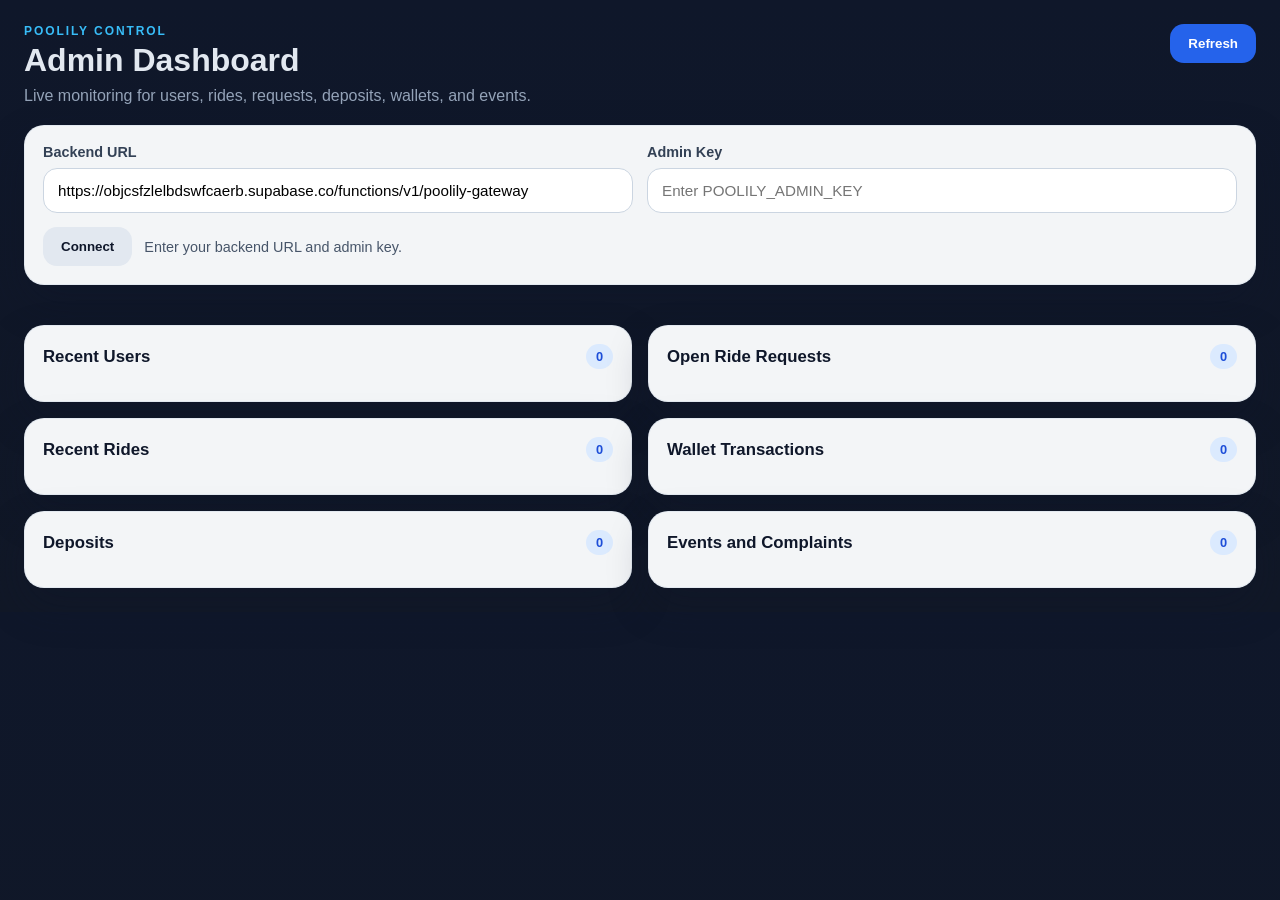
==== admin.html @ efbd1cd4 "Add files via upload" ====
<!DOCTYPE html>
<html lang="en">
<head>
  <meta charset="UTF-8">
  <meta name="viewport" content="width=device-width, initial-scale=1.0">
  <title>Poolily Admin Dashboard</title>
  <meta name="robots" content="noindex, nofollow">
  <link rel="stylesheet" href="./admin.css">
  <script src="./app.config.js"></script>
</head>
<body>
  <main class="admin-shell">
    <section class="admin-topbar">
      <div>
        <p class="eyebrow">Poolily Control</p>
        <h1>Admin Dashboard</h1>
        <p class="subtle">Live monitoring for users, rides, requests, deposits, wallets, and events.</p>
      </div>
      <div class="topbar-actions">
        <button id="refresh-btn" class="button button-primary" type="button">Refresh</button>
      </div>
    </section>

    <section class="admin-panel admin-auth">
      <div class="field-grid">
        <label class="field">
          <span>Backend URL</span>
          <input id="admin-backend-url" type="url" placeholder="https://<project>.supabase.co/functions/v1/poolily-gateway">
        </label>
        <label class="field">
          <span>Admin Key</span>
          <input id="admin-api-key" type="password" placeholder="Enter POOLILY_ADMIN_KEY">
        </label>
      </div>
      <div class="inline-actions">
        <button id="connect-btn" class="button" type="button">Connect</button>
        <p id="admin-status" class="status">Enter your backend URL and admin key.</p>
      </div>
    </section>

    <section id="summary-grid" class="summary-grid"></section>

    <section class="admin-grid">
      <article class="admin-panel">
        <div class="panel-head">
          <h2>Recent Users</h2>
          <span id="users-count" class="pill">0</span>
        </div>
        <div id="users-table" class="table-wrap"></div>
      </article>

      <article class="admin-panel">
        <div class="panel-head">
          <h2>Open Ride Requests</h2>
          <span id="requests-count" class="pill">0</span>
        </div>
        <div id="requests-table" class="table-wrap"></div>
      </article>

      <article class="admin-panel">
        <div class="panel-head">
          <h2>Recent Rides</h2>
          <span id="rides-count" class="pill">0</span>
        </div>
        <div id="rides-table" class="table-wrap"></div>
      </article>

      <article class="admin-panel">
        <div class="panel-head">
          <h2>Wallet Transactions</h2>
          <span id="transactions-count" class="pill">0</span>
        </div>
        <div id="transactions-table" class="table-wrap"></div>
      </article>

      <article class="admin-panel">
        <div class="panel-head">
          <h2>Deposits</h2>
          <span id="deposits-count" class="pill">0</span>
        </div>
        <div id="deposits-table" class="table-wrap"></div>
      </article>

      <article class="admin-panel">
        <div class="panel-head">
          <h2>Events and Complaints</h2>
          <span id="events-count" class="pill">0</span>
        </div>
        <div id="events-table" class="table-wrap"></div>
      </article>
    </section>
  </main>

  <script src="./admin.js"></script>
</body>
</html>
---- admin.css ----
* {
  box-sizing: border-box;
}

body {
  margin: 0;
  font-family: Arial, sans-serif;
  background: linear-gradient(180deg, #0f172a 0%, #111827 100%);
  color: #0f172a;
}

.admin-shell {
  max-width: 1440px;
  margin: 0 auto;
  padding: 24px;
}

.admin-topbar {
  display: flex;
  justify-content: space-between;
  gap: 24px;
  align-items: flex-start;
  color: #e2e8f0;
  margin-bottom: 20px;
}

.admin-topbar h1 {
  margin: 4px 0 8px;
  font-size: 2rem;
}

.eyebrow {
  margin: 0;
  text-transform: uppercase;
  letter-spacing: 0.16em;
  font-size: 0.75rem;
  font-weight: 700;
  color: #38bdf8;
}

.subtle {
  margin: 0;
  max-width: 720px;
  color: #94a3b8;
}

.topbar-actions {
  display: flex;
  gap: 12px;
}

.admin-panel {
  background: rgba(248, 250, 252, 0.98);
  border: 1px solid rgba(226, 232, 240, 0.9);
  border-radius: 20px;
  padding: 18px;
  box-shadow: 0 18px 40px rgba(15, 23, 42, 0.28);
}

.admin-auth {
  margin-bottom: 20px;
}

.field-grid {
  display: grid;
  grid-template-columns: repeat(2, minmax(0, 1fr));
  gap: 14px;
}

.field {
  display: flex;
  flex-direction: column;
  gap: 8px;
  font-size: 0.9rem;
  font-weight: 700;
  color: #334155;
}

.field input {
  width: 100%;
  border: 1px solid #cbd5e1;
  border-radius: 14px;
  padding: 13px 14px;
  font-size: 0.95rem;
}

.inline-actions {
  margin-top: 14px;
  display: flex;
  align-items: center;
  gap: 12px;
}

.button {
  border: 0;
  border-radius: 14px;
  padding: 12px 18px;
  font-weight: 700;
  cursor: pointer;
  background: #e2e8f0;
  color: #0f172a;
}

.button-primary {
  background: #2563eb;
  color: #fff;
}

.button:disabled {
  opacity: 0.6;
  cursor: progress;
}

.status {
  margin: 0;
  color: #475569;
  font-size: 0.9rem;
}

.status.error {
  color: #dc2626;
}

.status.success {
  color: #059669;
}

.summary-grid {
  display: grid;
  grid-template-columns: repeat(4, minmax(0, 1fr));
  gap: 16px;
  margin-bottom: 20px;
}

.metric-card {
  background: rgba(248, 250, 252, 0.98);
  border-radius: 18px;
  padding: 18px;
  border: 1px solid rgba(226, 232, 240, 0.9);
  box-shadow: 0 18px 40px rgba(15, 23, 42, 0.2);
}

.metric-card h3 {
  margin: 0 0 10px;
  font-size: 0.82rem;
  text-transform: uppercase;
  letter-spacing: 0.08em;
  color: #64748b;
}

.metric-card strong {
  display: block;
  font-size: 1.7rem;
  color: #0f172a;
}

.metric-card span {
  display: block;
  margin-top: 6px;
  color: #475569;
  font-size: 0.9rem;
}

.admin-grid {
  display: grid;
  grid-template-columns: repeat(2, minmax(0, 1fr));
  gap: 16px;
}

.panel-head {
  display: flex;
  align-items: center;
  justify-content: space-between;
  gap: 12px;
  margin-bottom: 14px;
}

.panel-head h2 {
  margin: 0;
  font-size: 1.05rem;
}

.pill {
  background: #dbeafe;
  color: #1d4ed8;
  border-radius: 999px;
  padding: 5px 10px;
  font-weight: 700;
  font-size: 0.8rem;
}

.table-wrap {
  overflow: auto;
}

table {
  width: 100%;
  border-collapse: collapse;
  min-width: 560px;
}

th,
td {
  text-align: left;
  padding: 10px 8px;
  border-bottom: 1px solid #e2e8f0;
  vertical-align: top;
  font-size: 0.9rem;
}

th {
  color: #64748b;
  font-size: 0.78rem;
  text-transform: uppercase;
  letter-spacing: 0.06em;
}

.mono {
  font-family: "SFMono-Regular", Consolas, monospace;
}

.muted {
  color: #64748b;
}

.badge {
  display: inline-block;
  border-radius: 999px;
  padding: 4px 8px;
  font-size: 0.75rem;
  font-weight: 700;
  white-space: nowrap;
}

.badge.ok {
  background: #dcfce7;
  color: #166534;
}

.badge.warn {
  background: #fef3c7;
  color: #92400e;
}

.badge.stop {
  background: #fee2e2;
  color: #991b1b;
}

.empty {
  color: #64748b;
  font-size: 0.95rem;
  padding: 12px 0;
}

pre.json {
  margin: 0;
  white-space: pre-wrap;
  word-break: break-word;
  font-size: 0.78rem;
  color: #334155;
  max-width: 420px;
}

@media (max-width: 1100px) {
  .summary-grid,
  .admin-grid,
  .field-grid {
    grid-template-columns: 1fr;
  }

  .admin-topbar {
    flex-direction: column;
  }
}
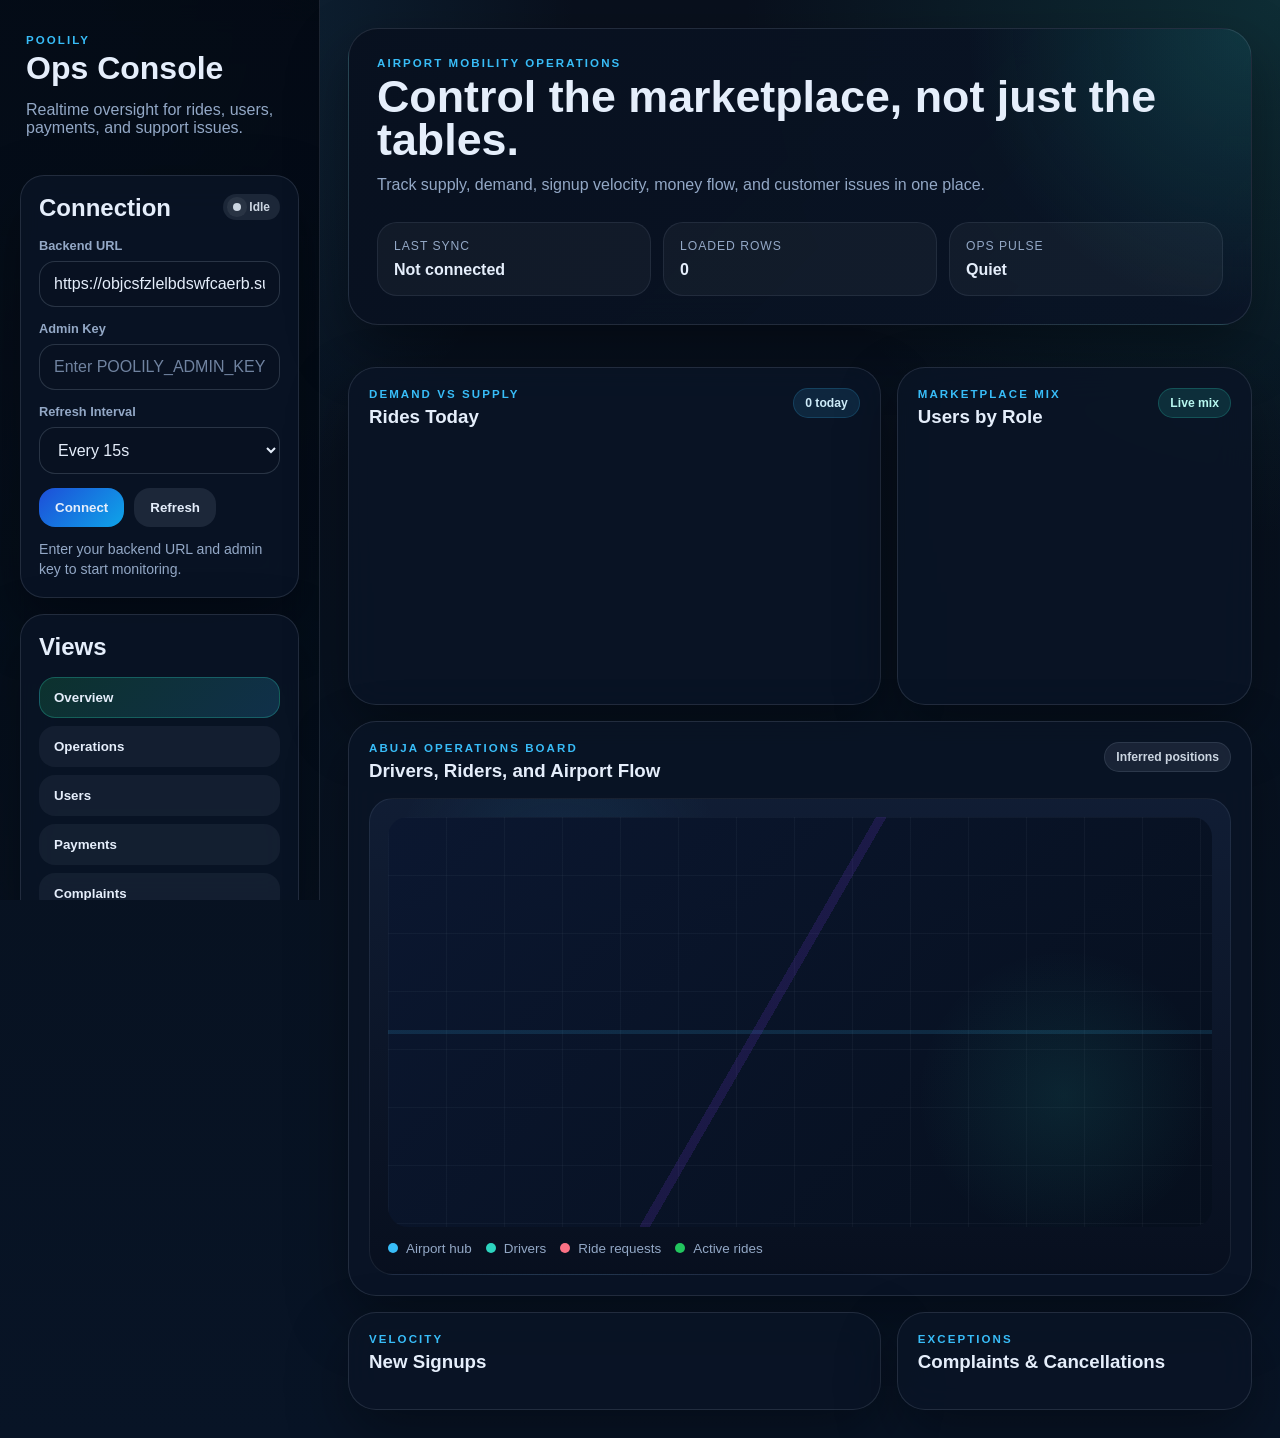
==== commit 40d2a61e: "Add files via upload" ====
--- a/admin.html
+++ b/admin.html
@@ -3,26 +3,25 @@
 <head>
   <meta charset="UTF-8">
   <meta name="viewport" content="width=device-width, initial-scale=1.0">
-  <title>Poolily Admin Dashboard</title>
+  <title>Poolily Ops Console</title>
   <meta name="robots" content="noindex, nofollow">
   <link rel="stylesheet" href="./admin.css">
   <script src="./app.config.js"></script>
 </head>
 <body>
-  <main class="admin-shell">
-    <section class="admin-topbar">
-      <div>
-        <p class="eyebrow">Poolily Control</p>
-        <h1>Admin Dashboard</h1>
-        <p class="subtle">Live monitoring for users, rides, requests, deposits, wallets, and events.</p>
+  <div class="admin-shell">
+    <aside class="sidebar">
+      <div class="brand-block">
+        <p class="brand-kicker">Poolily</p>
+        <h1>Ops Console</h1>
+        <p class="brand-copy">Realtime oversight for rides, users, payments, and support issues.</p>
       </div>
-      <div class="topbar-actions">
-        <button id="refresh-btn" class="button button-primary" type="button">Refresh</button>
-      </div>
-    </section>
-
-    <section class="admin-panel admin-auth">
-      <div class="field-grid">
+
+      <section class="sidebar-card">
+        <div class="sidebar-card-head">
+          <h2>Connection</h2>
+          <span id="live-indicator" class="live-indicator idle">Idle</span>
+        </div>
         <label class="field">
           <span>Backend URL</span>
           <input id="admin-backend-url" type="url" placeholder="https://<project>.supabase.co/functions/v1/poolily-gateway">
@@ -31,65 +30,279 @@
           <span>Admin Key</span>
           <input id="admin-api-key" type="password" placeholder="Enter POOLILY_ADMIN_KEY">
         </label>
-      </div>
-      <div class="inline-actions">
-        <button id="connect-btn" class="button" type="button">Connect</button>
-        <p id="admin-status" class="status">Enter your backend URL and admin key.</p>
-      </div>
-    </section>
-
-    <section id="summary-grid" class="summary-grid"></section>
-
-    <section class="admin-grid">
-      <article class="admin-panel">
-        <div class="panel-head">
-          <h2>Recent Users</h2>
-          <span id="users-count" class="pill">0</span>
-        </div>
-        <div id="users-table" class="table-wrap"></div>
-      </article>
-
-      <article class="admin-panel">
-        <div class="panel-head">
-          <h2>Open Ride Requests</h2>
-          <span id="requests-count" class="pill">0</span>
-        </div>
-        <div id="requests-table" class="table-wrap"></div>
-      </article>
-
-      <article class="admin-panel">
-        <div class="panel-head">
-          <h2>Recent Rides</h2>
-          <span id="rides-count" class="pill">0</span>
-        </div>
-        <div id="rides-table" class="table-wrap"></div>
-      </article>
-
-      <article class="admin-panel">
-        <div class="panel-head">
-          <h2>Wallet Transactions</h2>
-          <span id="transactions-count" class="pill">0</span>
-        </div>
-        <div id="transactions-table" class="table-wrap"></div>
-      </article>
-
-      <article class="admin-panel">
-        <div class="panel-head">
-          <h2>Deposits</h2>
-          <span id="deposits-count" class="pill">0</span>
-        </div>
-        <div id="deposits-table" class="table-wrap"></div>
-      </article>
-
-      <article class="admin-panel">
-        <div class="panel-head">
-          <h2>Events and Complaints</h2>
-          <span id="events-count" class="pill">0</span>
-        </div>
-        <div id="events-table" class="table-wrap"></div>
-      </article>
-    </section>
-  </main>
+        <label class="field">
+          <span>Refresh Interval</span>
+          <select id="refresh-interval">
+            <option value="0">Manual only</option>
+            <option value="10000">Every 10s</option>
+            <option value="15000" selected>Every 15s</option>
+            <option value="30000">Every 30s</option>
+            <option value="60000">Every 60s</option>
+          </select>
+        </label>
+        <div class="button-row">
+          <button id="connect-btn" class="button button-primary" type="button">Connect</button>
+          <button id="refresh-btn" class="button" type="button">Refresh</button>
+        </div>
+        <p id="admin-status" class="status">Enter your backend URL and admin key to start monitoring.</p>
+      </section>
+
+      <section class="sidebar-card">
+        <div class="sidebar-card-head">
+          <h2>Views</h2>
+        </div>
+        <nav class="tab-nav">
+          <button class="tab-button active" data-tab="overview" type="button">Overview</button>
+          <button class="tab-button" data-tab="operations" type="button">Operations</button>
+          <button class="tab-button" data-tab="users" type="button">Users</button>
+          <button class="tab-button" data-tab="payments" type="button">Payments</button>
+          <button class="tab-button" data-tab="complaints" type="button">Complaints</button>
+        </nav>
+      </section>
+
+      <section class="sidebar-card">
+        <div class="sidebar-card-head">
+          <h2>Filters</h2>
+        </div>
+        <label class="field">
+          <span>Time Window</span>
+          <select id="time-filter">
+            <option value="today">Today</option>
+            <option value="7d" selected>Last 7 days</option>
+            <option value="30d">Last 30 days</option>
+            <option value="all">All loaded rows</option>
+          </select>
+        </label>
+        <label class="field">
+          <span>Search</span>
+          <input id="search-filter" type="search" placeholder="Search users, rides, phones, banks">
+        </label>
+        <label class="field">
+          <span>Ride Status</span>
+          <select id="ride-status-filter">
+            <option value="all">All statuses</option>
+            <option value="requested">Requested</option>
+            <option value="matched">Matched</option>
+            <option value="ongoing">Ongoing</option>
+            <option value="completed">Completed</option>
+            <option value="cancelled">Cancelled</option>
+          </select>
+        </label>
+        <label class="field">
+          <span>User Role</span>
+          <select id="role-filter">
+            <option value="all">All roles</option>
+            <option value="passenger">Passengers</option>
+            <option value="driver">Drivers</option>
+            <option value="admin">Admins</option>
+          </select>
+        </label>
+        <label class="field">
+          <span>Sort By</span>
+          <select id="sort-filter">
+            <option value="latest" selected>Latest first</option>
+            <option value="oldest">Oldest first</option>
+            <option value="highestFare">Highest fare</option>
+            <option value="highestWallet">Highest wallet</option>
+          </select>
+        </label>
+      </section>
+    </aside>
+
+    <main class="main-panel">
+      <header class="hero-panel">
+        <div>
+          <p class="eyebrow">Airport Mobility Operations</p>
+          <h2>Control the marketplace, not just the tables.</h2>
+          <p class="hero-copy">Track supply, demand, signup velocity, money flow, and customer issues in one place.</p>
+        </div>
+        <div class="hero-meta">
+          <div class="hero-stat">
+            <span>Last Sync</span>
+            <strong id="last-sync-label">Not connected</strong>
+          </div>
+          <div class="hero-stat">
+            <span>Loaded Rows</span>
+            <strong id="loaded-rows-label">0</strong>
+          </div>
+          <div class="hero-stat">
+            <span>Ops Pulse</span>
+            <strong id="ops-pulse-label">Quiet</strong>
+          </div>
+        </div>
+      </header>
+
+      <section id="summary-grid" class="summary-grid"></section>
+
+      <section class="dashboard-tab active" data-tab-panel="overview">
+        <div class="dashboard-grid dashboard-grid-overview">
+          <article class="panel chart-panel">
+            <div class="panel-head">
+              <div>
+                <p class="panel-kicker">Demand vs Supply</p>
+                <h3>Rides Today</h3>
+              </div>
+              <span id="rides-today-pill" class="pill">0 today</span>
+            </div>
+            <div id="rides-bar-chart" class="chart-canvas"></div>
+          </article>
+
+          <article class="panel chart-panel">
+            <div class="panel-head">
+              <div>
+                <p class="panel-kicker">Marketplace Mix</p>
+                <h3>Users by Role</h3>
+              </div>
+              <span class="pill accent">Live mix</span>
+            </div>
+            <div id="role-pie-chart" class="pie-wrap"></div>
+          </article>
+
+          <article class="panel wide-panel">
+            <div class="panel-head">
+              <div>
+                <p class="panel-kicker">Abuja Operations Board</p>
+                <h3>Drivers, Riders, and Airport Flow</h3>
+              </div>
+              <span class="pill muted-pill">Inferred positions</span>
+            </div>
+            <div class="ops-map-shell">
+              <div id="ops-map" class="ops-map"></div>
+              <div class="map-legend">
+                <span><i class="legend-dot airport"></i>Airport hub</span>
+                <span><i class="legend-dot driver"></i>Drivers</span>
+                <span><i class="legend-dot request"></i>Ride requests</span>
+                <span><i class="legend-dot ride"></i>Active rides</span>
+              </div>
+            </div>
+          </article>
+
+          <article class="panel">
+            <div class="panel-head">
+              <div>
+                <p class="panel-kicker">Velocity</p>
+                <h3>New Signups</h3>
+              </div>
+            </div>
+            <div id="signup-feed" class="signal-list"></div>
+          </article>
+
+          <article class="panel">
+            <div class="panel-head">
+              <div>
+                <p class="panel-kicker">Exceptions</p>
+                <h3>Complaints & Cancellations</h3>
+              </div>
+            </div>
+            <div id="exceptions-feed" class="signal-list"></div>
+          </article>
+        </div>
+      </section>
+
+      <section class="dashboard-tab" data-tab-panel="operations">
+        <div class="dashboard-grid">
+          <article class="panel wide-panel">
+            <div class="panel-head">
+              <div>
+                <p class="panel-kicker">Requests Queue</p>
+                <h3>Ride Requests</h3>
+              </div>
+              <span id="requests-count" class="pill">0</span>
+            </div>
+            <div id="requests-table" class="table-wrap"></div>
+          </article>
+
+          <article class="panel wide-panel">
+            <div class="panel-head">
+              <div>
+                <p class="panel-kicker">Trip Monitor</p>
+                <h3>Rides</h3>
+              </div>
+              <span id="rides-count" class="pill">0</span>
+            </div>
+            <div id="rides-table" class="table-wrap"></div>
+          </article>
+        </div>
+      </section>
+
+      <section class="dashboard-tab" data-tab-panel="users">
+        <div class="dashboard-grid">
+          <article class="panel">
+            <div class="panel-head">
+              <div>
+                <p class="panel-kicker">Population</p>
+                <h3>Users</h3>
+              </div>
+              <span id="users-count" class="pill">0</span>
+            </div>
+            <div id="users-table" class="table-wrap"></div>
+          </article>
+
+          <article class="panel">
+            <div class="panel-head">
+              <div>
+                <p class="panel-kicker">Driver Supply</p>
+                <h3>Driver Roster</h3>
+              </div>
+              <span id="drivers-count" class="pill">0</span>
+            </div>
+            <div id="drivers-table" class="table-wrap"></div>
+          </article>
+        </div>
+      </section>
+
+      <section class="dashboard-tab" data-tab-panel="payments">
+        <div class="dashboard-grid">
+          <article class="panel">
+            <div class="panel-head">
+              <div>
+                <p class="panel-kicker">Cash In</p>
+                <h3>Deposits</h3>
+              </div>
+              <span id="deposits-count" class="pill">0</span>
+            </div>
+            <div id="deposits-table" class="table-wrap"></div>
+          </article>
+
+          <article class="panel">
+            <div class="panel-head">
+              <div>
+                <p class="panel-kicker">Wallet Ledger</p>
+                <h3>Transactions</h3>
+              </div>
+              <span id="transactions-count" class="pill">0</span>
+            </div>
+            <div id="transactions-table" class="table-wrap"></div>
+          </article>
+
+          <article class="panel wide-panel">
+            <div class="panel-head">
+              <div>
+                <p class="panel-kicker">Revenue Shape</p>
+                <h3>Payments Breakdown</h3>
+              </div>
+            </div>
+            <div id="payments-bar-chart" class="chart-canvas"></div>
+          </article>
+        </div>
+      </section>
+
+      <section class="dashboard-tab" data-tab-panel="complaints">
+        <div class="dashboard-grid">
+          <article class="panel wide-panel">
+            <div class="panel-head">
+              <div>
+                <p class="panel-kicker">Support Desk</p>
+                <h3>Events & Complaints</h3>
+              </div>
+              <span id="events-count" class="pill">0</span>
+            </div>
+            <div id="events-table" class="table-wrap"></div>
+          </article>
+        </div>
+      </section>
+    </main>
+  </div>
 
   <script src="./admin.js"></script>
 </body>
--- a/admin.css
+++ b/admin.css
@@ -2,191 +2,592 @@
   box-sizing: border-box;
 }
 
+:root {
+  --bg: #07111f;
+  --bg-2: #0b1730;
+  --panel: rgba(10, 20, 38, 0.86);
+  --panel-soft: rgba(18, 33, 59, 0.72);
+  --line: rgba(148, 163, 184, 0.18);
+  --text: #e5eefb;
+  --muted: #93a8c6;
+  --accent: #2dd4bf;
+  --accent-2: #38bdf8;
+  --warn: #f59e0b;
+  --danger: #fb7185;
+  --success: #22c55e;
+  --shadow: 0 24px 60px rgba(0, 0, 0, 0.35);
+}
+
+html,
 body {
   margin: 0;
-  font-family: Arial, sans-serif;
-  background: linear-gradient(180deg, #0f172a 0%, #111827 100%);
-  color: #0f172a;
+  min-height: 100%;
+}
+
+body {
+  font-family: "Avenir Next", "Segoe UI", sans-serif;
+  background:
+    radial-gradient(circle at top left, rgba(56, 189, 248, 0.18), transparent 30%),
+    radial-gradient(circle at top right, rgba(45, 212, 191, 0.15), transparent 28%),
+    linear-gradient(180deg, #09101d 0%, #07111f 45%, #081426 100%);
+  color: var(--text);
 }
 
 .admin-shell {
-  max-width: 1440px;
-  margin: 0 auto;
-  padding: 24px;
-}
-
-.admin-topbar {
+  min-height: 100vh;
+  display: grid;
+  grid-template-columns: 320px minmax(0, 1fr);
+}
+
+.sidebar {
+  padding: 24px 20px;
+  border-right: 1px solid var(--line);
+  background: linear-gradient(180deg, rgba(3, 9, 19, 0.92), rgba(7, 17, 31, 0.84));
+  backdrop-filter: blur(16px);
+  position: sticky;
+  top: 0;
+  height: 100vh;
+  overflow: auto;
+}
+
+.brand-block {
+  padding: 10px 6px 22px;
+}
+
+.brand-kicker,
+.eyebrow,
+.panel-kicker {
+  margin: 0 0 6px;
+  text-transform: uppercase;
+  letter-spacing: 0.18em;
+  font-size: 0.72rem;
+  font-weight: 800;
+  color: var(--accent-2);
+}
+
+.brand-block h1,
+.hero-panel h2,
+.sidebar-card h2,
+.panel-head h3 {
+  margin: 0;
+}
+
+.brand-block h1 {
+  font-size: 2rem;
+  line-height: 1.02;
+}
+
+.brand-copy,
+.hero-copy,
+.status,
+.field span,
+.map-legend,
+.metric-note,
+.table-subtext,
+.muted {
+  color: var(--muted);
+}
+
+.sidebar-card,
+.panel,
+.metric-card,
+.hero-panel {
+  background: var(--panel);
+  border: 1px solid var(--line);
+  box-shadow: var(--shadow);
+  backdrop-filter: blur(18px);
+}
+
+.sidebar-card {
+  border-radius: 24px;
+  padding: 18px;
+  margin-bottom: 16px;
+}
+
+.sidebar-card-head,
+.panel-head {
+  display: flex;
+  justify-content: space-between;
+  gap: 12px;
+  align-items: flex-start;
+  margin-bottom: 16px;
+}
+
+.field {
+  display: block;
+  margin-bottom: 14px;
+}
+
+.field span {
+  display: block;
+  margin-bottom: 8px;
+  font-size: 0.8rem;
+  font-weight: 700;
+}
+
+.field input,
+.field select {
+  width: 100%;
+  border: 1px solid rgba(148, 163, 184, 0.24);
+  border-radius: 16px;
+  padding: 13px 14px;
+  background: rgba(9, 18, 34, 0.78);
+  color: var(--text);
+  font: inherit;
+}
+
+.field input::placeholder {
+  color: #7083a0;
+}
+
+.button-row {
+  display: flex;
+  gap: 10px;
+  margin-top: 8px;
+}
+
+.button {
+  border: 0;
+  border-radius: 16px;
+  padding: 12px 16px;
+  font-weight: 800;
+  color: var(--text);
+  background: rgba(148, 163, 184, 0.14);
+  cursor: pointer;
+  transition: transform 180ms ease, background 180ms ease;
+}
+
+.button:hover {
+  transform: translateY(-1px);
+}
+
+.button-primary {
+  background: linear-gradient(135deg, #1d4ed8, #0ea5e9);
+}
+
+.button:disabled {
+  opacity: 0.6;
+  cursor: progress;
+}
+
+.status {
+  margin: 12px 0 0;
+  font-size: 0.88rem;
+  line-height: 1.45;
+}
+
+.status.success {
+  color: #86efac;
+}
+
+.status.error {
+  color: #fca5a5;
+}
+
+.tab-nav {
+  display: grid;
+  gap: 8px;
+}
+
+.tab-button {
+  border: 1px solid transparent;
+  border-radius: 16px;
+  padding: 12px 14px;
+  background: rgba(148, 163, 184, 0.08);
+  color: var(--text);
+  text-align: left;
+  font-weight: 800;
+  cursor: pointer;
+}
+
+.tab-button.active {
+  background: linear-gradient(135deg, rgba(34, 197, 94, 0.18), rgba(56, 189, 248, 0.18));
+  border-color: rgba(45, 212, 191, 0.28);
+}
+
+.live-indicator {
+  display: inline-flex;
+  align-items: center;
+  gap: 8px;
+  border-radius: 999px;
+  padding: 6px 10px;
+  font-size: 0.75rem;
+  font-weight: 800;
+}
+
+.live-indicator::before {
+  content: "";
+  width: 8px;
+  height: 8px;
+  border-radius: 50%;
+  background: currentColor;
+  box-shadow: 0 0 0 6px rgba(255, 255, 255, 0.06);
+}
+
+.live-indicator.idle {
+  color: #cbd5e1;
+  background: rgba(148, 163, 184, 0.14);
+}
+
+.live-indicator.live {
+  color: #6ee7b7;
+  background: rgba(34, 197, 94, 0.14);
+}
+
+.live-indicator.error {
+  color: #fca5a5;
+  background: rgba(244, 63, 94, 0.14);
+}
+
+.main-panel {
+  padding: 28px;
+}
+
+.hero-panel {
+  border-radius: 30px;
+  padding: 28px;
+  margin-bottom: 20px;
   display: flex;
   justify-content: space-between;
   gap: 24px;
-  align-items: flex-start;
-  color: #e2e8f0;
-  margin-bottom: 20px;
-}
-
-.admin-topbar h1 {
-  margin: 4px 0 8px;
-  font-size: 2rem;
-}
-
-.eyebrow {
-  margin: 0;
+  background:
+    radial-gradient(circle at top right, rgba(45, 212, 191, 0.18), transparent 30%),
+    linear-gradient(135deg, rgba(8, 17, 31, 0.98), rgba(10, 20, 38, 0.9));
+}
+
+.hero-panel h2 {
+  font-size: clamp(2rem, 3.5vw, 3.4rem);
+  line-height: 0.95;
+  max-width: 780px;
+}
+
+.hero-copy {
+  max-width: 720px;
+  margin: 12px 0 0;
+  font-size: 1rem;
+  line-height: 1.6;
+}
+
+.hero-meta {
+  display: grid;
+  grid-template-columns: repeat(3, minmax(120px, 1fr));
+  gap: 12px;
+  min-width: 360px;
+}
+
+.hero-stat {
+  border-radius: 20px;
+  padding: 16px;
+  background: rgba(255, 255, 255, 0.04);
+  border: 1px solid rgba(148, 163, 184, 0.12);
+}
+
+.hero-stat span {
+  display: block;
+  font-size: 0.76rem;
+  color: var(--muted);
   text-transform: uppercase;
-  letter-spacing: 0.16em;
-  font-size: 0.75rem;
-  font-weight: 700;
-  color: #38bdf8;
-}
-
-.subtle {
-  margin: 0;
-  max-width: 720px;
-  color: #94a3b8;
-}
-
-.topbar-actions {
-  display: flex;
-  gap: 12px;
-}
-
-.admin-panel {
-  background: rgba(248, 250, 252, 0.98);
-  border: 1px solid rgba(226, 232, 240, 0.9);
-  border-radius: 20px;
-  padding: 18px;
-  box-shadow: 0 18px 40px rgba(15, 23, 42, 0.28);
-}
-
-.admin-auth {
-  margin-bottom: 20px;
-}
-
-.field-grid {
-  display: grid;
-  grid-template-columns: repeat(2, minmax(0, 1fr));
-  gap: 14px;
-}
-
-.field {
-  display: flex;
-  flex-direction: column;
-  gap: 8px;
-  font-size: 0.9rem;
-  font-weight: 700;
-  color: #334155;
-}
-
-.field input {
-  width: 100%;
-  border: 1px solid #cbd5e1;
-  border-radius: 14px;
-  padding: 13px 14px;
-  font-size: 0.95rem;
-}
-
-.inline-actions {
-  margin-top: 14px;
-  display: flex;
-  align-items: center;
-  gap: 12px;
-}
-
-.button {
-  border: 0;
-  border-radius: 14px;
-  padding: 12px 18px;
-  font-weight: 700;
-  cursor: pointer;
-  background: #e2e8f0;
-  color: #0f172a;
-}
-
-.button-primary {
-  background: #2563eb;
-  color: #fff;
-}
-
-.button:disabled {
-  opacity: 0.6;
-  cursor: progress;
-}
-
-.status {
-  margin: 0;
-  color: #475569;
-  font-size: 0.9rem;
-}
-
-.status.error {
-  color: #dc2626;
-}
-
-.status.success {
-  color: #059669;
+  letter-spacing: 0.08em;
+  margin-bottom: 8px;
+}
+
+.hero-stat strong {
+  font-size: 1rem;
 }
 
 .summary-grid {
   display: grid;
   grid-template-columns: repeat(4, minmax(0, 1fr));
-  gap: 16px;
-  margin-bottom: 20px;
+  gap: 14px;
+  margin-bottom: 22px;
 }
 
 .metric-card {
-  background: rgba(248, 250, 252, 0.98);
-  border-radius: 18px;
+  border-radius: 24px;
   padding: 18px;
-  border: 1px solid rgba(226, 232, 240, 0.9);
-  box-shadow: 0 18px 40px rgba(15, 23, 42, 0.2);
-}
-
-.metric-card h3 {
+  position: relative;
+  overflow: hidden;
+}
+
+.metric-card::after {
+  content: "";
+  position: absolute;
+  inset: auto -30% -45% auto;
+  width: 160px;
+  height: 160px;
+  border-radius: 50%;
+  background: radial-gradient(circle, rgba(45, 212, 191, 0.22), transparent 65%);
+}
+
+.metric-label {
   margin: 0 0 10px;
-  font-size: 0.82rem;
+  font-size: 0.78rem;
   text-transform: uppercase;
-  letter-spacing: 0.08em;
-  color: #64748b;
-}
-
-.metric-card strong {
+  letter-spacing: 0.12em;
+  color: #90a5c6;
+  font-weight: 800;
+}
+
+.metric-value {
+  font-size: 1.85rem;
+  font-weight: 900;
+}
+
+.metric-note {
+  margin-top: 8px;
+  font-size: 0.9rem;
+}
+
+.dashboard-tab {
+  display: none;
+}
+
+.dashboard-tab.active {
   display: block;
-  font-size: 1.7rem;
-  color: #0f172a;
-}
-
-.metric-card span {
-  display: block;
-  margin-top: 6px;
-  color: #475569;
-  font-size: 0.9rem;
-}
-
-.admin-grid {
+}
+
+.dashboard-grid {
   display: grid;
   grid-template-columns: repeat(2, minmax(0, 1fr));
   gap: 16px;
 }
 
-.panel-head {
+.dashboard-grid-overview {
+  grid-template-columns: 1.2fr 0.8fr;
+}
+
+.panel {
+  border-radius: 28px;
+  padding: 20px;
+}
+
+.wide-panel {
+  grid-column: 1 / -1;
+}
+
+.chart-panel {
+  min-height: 320px;
+}
+
+.pill {
+  display: inline-flex;
+  align-items: center;
+  gap: 6px;
+  border-radius: 999px;
+  padding: 7px 11px;
+  font-size: 0.76rem;
+  font-weight: 800;
+  color: #cdebf8;
+  background: rgba(56, 189, 248, 0.12);
+  border: 1px solid rgba(56, 189, 248, 0.18);
+}
+
+.pill.accent {
+  color: #b7f7ef;
+  background: rgba(45, 212, 191, 0.14);
+  border-color: rgba(45, 212, 191, 0.22);
+}
+
+.pill.muted-pill {
+  color: #cbd5e1;
+  background: rgba(148, 163, 184, 0.12);
+  border-color: rgba(148, 163, 184, 0.16);
+}
+
+.chart-canvas,
+.pie-wrap {
+  min-height: 240px;
+}
+
+.bar-chart,
+.pie-chart {
+  width: 100%;
+  height: 100%;
+}
+
+.chart-grid-line {
+  stroke: rgba(148, 163, 184, 0.14);
+  stroke-width: 1;
+}
+
+.chart-label {
+  fill: #93a8c6;
+  font-size: 11px;
+  font-weight: 700;
+}
+
+.chart-value {
+  fill: #e5eefb;
+  font-size: 12px;
+  font-weight: 800;
+}
+
+.pie-legend {
+  display: grid;
+  gap: 10px;
+  margin-top: 16px;
+}
+
+.pie-legend-item {
   display: flex;
   align-items: center;
   justify-content: space-between;
   gap: 12px;
-  margin-bottom: 14px;
-}
-
-.panel-head h2 {
+  font-size: 0.92rem;
+}
+
+.legend-swatch {
+  width: 12px;
+  height: 12px;
+  border-radius: 999px;
+  margin-right: 8px;
+  display: inline-block;
+}
+
+.ops-map-shell {
+  background:
+    radial-gradient(circle at 22% 18%, rgba(56, 189, 248, 0.1), transparent 22%),
+    linear-gradient(180deg, rgba(17, 30, 53, 0.96), rgba(8, 16, 31, 0.96));
+  border-radius: 24px;
+  border: 1px solid rgba(148, 163, 184, 0.12);
+  padding: 18px;
+}
+
+.ops-map {
+  position: relative;
+  min-height: 410px;
+  border-radius: 20px;
+  overflow: hidden;
+  background:
+    radial-gradient(circle at 82% 68%, rgba(45, 212, 191, 0.1), transparent 20%),
+    linear-gradient(135deg, rgba(11, 23, 48, 1), rgba(6, 15, 29, 1));
+}
+
+.ops-map::before,
+.ops-map::after {
+  content: "";
+  position: absolute;
+  inset: 0;
+  pointer-events: none;
+}
+
+.ops-map::before {
+  background-image:
+    linear-gradient(rgba(148, 163, 184, 0.06) 1px, transparent 1px),
+    linear-gradient(90deg, rgba(148, 163, 184, 0.06) 1px, transparent 1px);
+  background-size: 58px 58px;
+}
+
+.ops-map::after {
+  background:
+    linear-gradient(120deg, transparent 0 46%, rgba(124, 58, 237, 0.16) 46% 47%, transparent 47% 100%),
+    linear-gradient(180deg, transparent 0 52%, rgba(56, 189, 248, 0.14) 52% 53%, transparent 53% 100%);
+}
+
+.map-node,
+.map-route,
+.map-label {
+  position: absolute;
+}
+
+.map-route {
+  height: 2px;
+  transform-origin: left center;
+  border-radius: 999px;
+  opacity: 0.9;
+}
+
+.map-route.request {
+  background: linear-gradient(90deg, rgba(251, 113, 133, 0.15), rgba(251, 113, 133, 0.82));
+}
+
+.map-route.ride {
+  background: linear-gradient(90deg, rgba(34, 197, 94, 0.16), rgba(34, 197, 94, 0.88));
+}
+
+.map-node {
+  width: 14px;
+  height: 14px;
+  border-radius: 50%;
+  transform: translate(-50%, -50%);
+  box-shadow: 0 0 0 8px rgba(255, 255, 255, 0.03);
+}
+
+.map-node.airport {
+  width: 18px;
+  height: 18px;
+  background: #38bdf8;
+  box-shadow: 0 0 0 10px rgba(56, 189, 248, 0.14);
+}
+
+.map-node.driver {
+  background: #2dd4bf;
+}
+
+.map-node.request {
+  background: #fb7185;
+}
+
+.map-node.ride {
+  background: #22c55e;
+}
+
+.map-label {
+  transform: translate(10px, -10px);
+  font-size: 0.74rem;
+  font-weight: 800;
+  color: #dce8f8;
+  background: rgba(4, 11, 22, 0.78);
+  border: 1px solid rgba(148, 163, 184, 0.14);
+  border-radius: 999px;
+  padding: 6px 10px;
+  white-space: nowrap;
+}
+
+.map-legend {
+  display: flex;
+  flex-wrap: wrap;
+  gap: 14px;
+  margin-top: 14px;
+  font-size: 0.84rem;
+}
+
+.legend-dot {
+  width: 10px;
+  height: 10px;
+  border-radius: 50%;
+  display: inline-block;
+  margin-right: 8px;
+}
+
+.legend-dot.airport { background: #38bdf8; }
+.legend-dot.driver { background: #2dd4bf; }
+.legend-dot.request { background: #fb7185; }
+.legend-dot.ride { background: #22c55e; }
+
+.signal-list {
+  display: grid;
+  gap: 12px;
+}
+
+.signal-card {
+  padding: 14px;
+  border-radius: 18px;
+  background: rgba(255, 255, 255, 0.03);
+  border: 1px solid rgba(148, 163, 184, 0.12);
+}
+
+.signal-card strong {
+  display: block;
+  font-size: 0.95rem;
+  margin-bottom: 6px;
+}
+
+.signal-card p {
   margin: 0;
-  font-size: 1.05rem;
-}
-
-.pill {
-  background: #dbeafe;
-  color: #1d4ed8;
-  border-radius: 999px;
-  padding: 5px 10px;
-  font-weight: 700;
-  font-size: 0.8rem;
+  color: var(--muted);
+  font-size: 0.88rem;
+  line-height: 1.45;
 }
 
 .table-wrap {
@@ -196,80 +597,119 @@
 table {
   width: 100%;
   border-collapse: collapse;
-  min-width: 560px;
+  min-width: 760px;
 }
 
 th,
 td {
   text-align: left;
-  padding: 10px 8px;
-  border-bottom: 1px solid #e2e8f0;
+  padding: 12px 10px;
+  border-bottom: 1px solid rgba(148, 163, 184, 0.12);
   vertical-align: top;
   font-size: 0.9rem;
 }
 
 th {
-  color: #64748b;
-  font-size: 0.78rem;
+  font-size: 0.75rem;
   text-transform: uppercase;
-  letter-spacing: 0.06em;
+  letter-spacing: 0.12em;
+  color: #7f95b6;
+}
+
+tbody tr:hover {
+  background: rgba(255, 255, 255, 0.02);
 }
 
 .mono {
-  font-family: "SFMono-Regular", Consolas, monospace;
-}
-
-.muted {
-  color: #64748b;
+  font-family: ui-monospace, "SFMono-Regular", Menlo, monospace;
 }
 
 .badge {
-  display: inline-block;
+  display: inline-flex;
+  align-items: center;
   border-radius: 999px;
-  padding: 4px 8px;
-  font-size: 0.75rem;
-  font-weight: 700;
-  white-space: nowrap;
+  padding: 5px 10px;
+  font-size: 0.72rem;
+  font-weight: 800;
+  border: 1px solid transparent;
 }
 
 .badge.ok {
-  background: #dcfce7;
-  color: #166534;
+  color: #bbf7d0;
+  background: rgba(34, 197, 94, 0.14);
+  border-color: rgba(34, 197, 94, 0.22);
 }
 
 .badge.warn {
-  background: #fef3c7;
-  color: #92400e;
+  color: #fde68a;
+  background: rgba(245, 158, 11, 0.14);
+  border-color: rgba(245, 158, 11, 0.22);
 }
 
 .badge.stop {
-  background: #fee2e2;
-  color: #991b1b;
+  color: #fecdd3;
+  background: rgba(244, 63, 94, 0.14);
+  border-color: rgba(244, 63, 94, 0.22);
 }
 
 .empty {
-  color: #64748b;
-  font-size: 0.95rem;
-  padding: 12px 0;
+  padding: 18px 0;
+  color: var(--muted);
 }
 
 pre.json {
   margin: 0;
   white-space: pre-wrap;
   word-break: break-word;
-  font-size: 0.78rem;
-  color: #334155;
+  font-size: 0.76rem;
+  color: #dbe7f7;
   max-width: 420px;
 }
 
+@media (max-width: 1400px) {
+  .summary-grid {
+    grid-template-columns: repeat(2, minmax(0, 1fr));
+  }
+
+  .hero-panel {
+    flex-direction: column;
+  }
+
+  .hero-meta {
+    min-width: 0;
+  }
+}
+
 @media (max-width: 1100px) {
-  .summary-grid,
-  .admin-grid,
-  .field-grid {
+  .admin-shell {
     grid-template-columns: 1fr;
   }
 
-  .admin-topbar {
-    flex-direction: column;
+  .sidebar {
+    position: static;
+    height: auto;
+    border-right: 0;
+    border-bottom: 1px solid var(--line);
   }
-}
+
+  .dashboard-grid,
+  .dashboard-grid-overview,
+  .summary-grid,
+  .hero-meta {
+    grid-template-columns: 1fr;
+  }
+}
+
+@media (max-width: 700px) {
+  .main-panel,
+  .sidebar {
+    padding: 18px;
+  }
+
+  .hero-panel,
+  .panel,
+  .metric-card,
+  .sidebar-card {
+    border-radius: 22px;
+  }
+}
